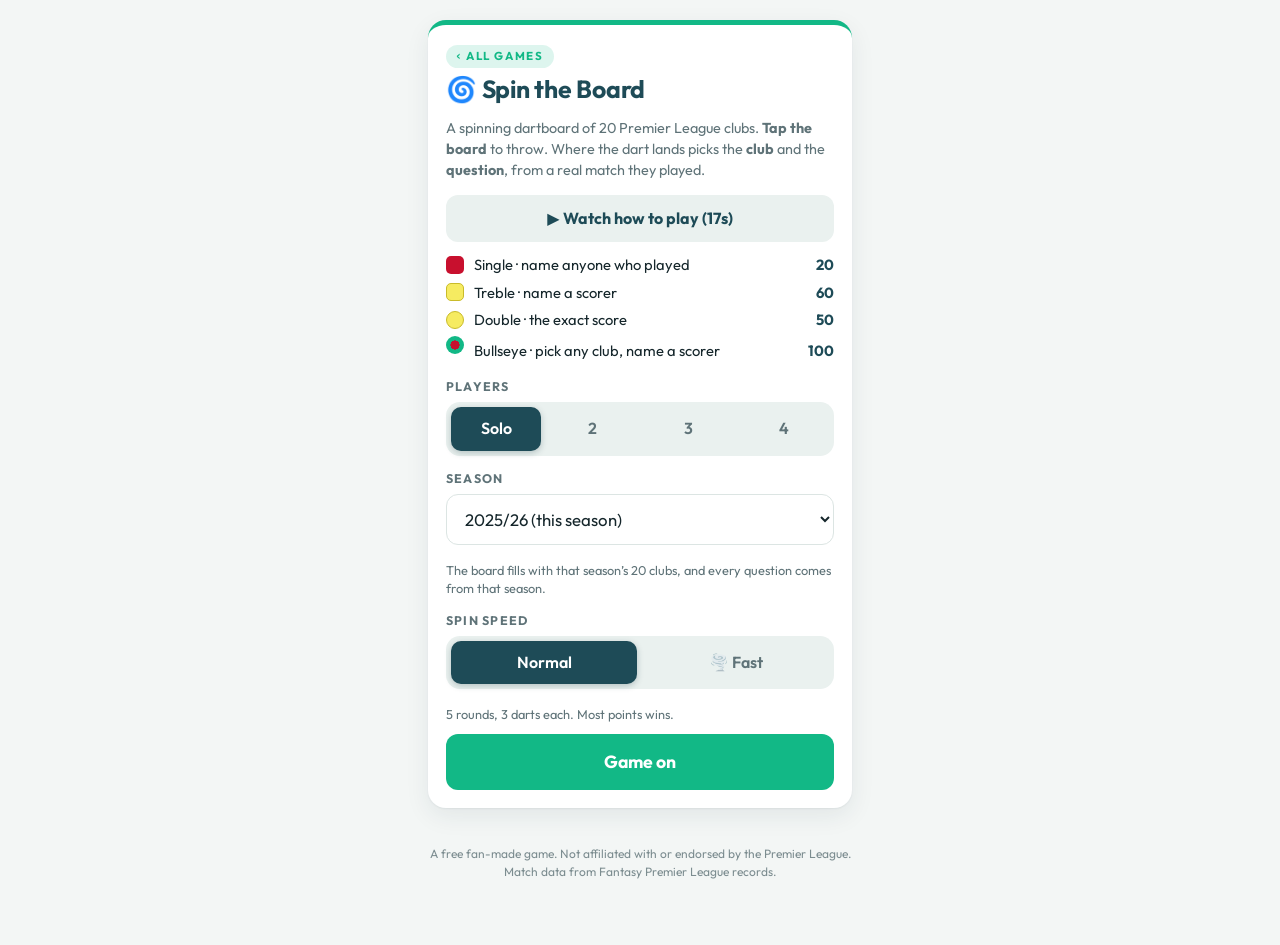
==== public/spin.html @ 1d8d4769 "Accept middle surnames in answers (Núñez for Darwin Núñez Ribeiro) Spanish/Portuguese players are st" ====
<!doctype html>
<html lang="en">
<head>
  <meta charset="utf-8">
  <meta name="viewport" content="width=device-width, initial-scale=1, viewport-fit=cover, interactive-widget=resizes-content">
  <title>Spin the Board | Top Flight 501</title>
  <meta name="description" content="Spin the Board: a spinning dartboard of Premier League clubs. Tap to throw, then answer a question about the club you hit. Free, no sign-up.">
  <meta property="og:title" content="Spin the Board | Top Flight 501">
  <meta property="og:image" content="https://topflight501.com/img/og.jpg">
  <link rel="icon" type="image/png" href="img/icon-192.png?v=2">
  <script>
    try { var s = JSON.parse(localStorage.getItem('tf501:settings') || '{}'); if (s.theme === 'light' || s.theme === 'dark') document.documentElement.setAttribute('data-theme', s.theme); } catch (e) {}
  </script>
  <link rel="stylesheet" href="styles.css?v=58">
  <style>
    body { max-width: 520px; margin: 0 auto; padding: 12px 16px 40px; }
    #spin-app .card { padding: 18px; }
    .back { color: var(--green); font-weight: 700; text-decoration: none; }
    .watch-btn { width: 100%; margin-top: 10px; }
    .tut-video { display: block; width: 100%; height: auto; aspect-ratio: 3 / 4; border-radius: 14px; margin-top: 10px; background: #0e252c; }
    .legend { display: grid; gap: 6px; margin: 12px 0 6px; font-size: .92rem; }
    .legend div { display: flex; align-items: center; gap: 10px; }
    .legend b { margin-left: auto; color: var(--teal); }
    .sw { width: 18px; height: 18px; border-radius: 5px; flex: none; }
    .sw.s1 { background: #C8102E; } .sw.s3 { background: #F6EB61; border: 1px solid #c9bb2a; } .sw.s2 { background: #F6EB61; border: 1px solid #c9bb2a; border-radius: 50%; } .sw.sb { background: radial-gradient(#C8102E 35%, #12B886 37%); border-radius: 50%; }
    .label { font-weight: 700; font-size: .78rem; letter-spacing: .1em; text-transform: uppercase; color: var(--muted); margin: 14px 0 6px; }
    .names { display: grid; grid-template-columns: 1fr 1fr; gap: 8px; margin-top: 8px; }
    .small { font-size: .82rem; }
    .topbar { display: flex; justify-content: space-between; align-items: center; font-weight: 700; color: var(--teal); margin: 4px 0 10px; }
    .sb { display: flex; gap: 8px; margin-bottom: 10px; }
    .sb-p { flex: 1; background: var(--card); border: 1px solid var(--line); border-radius: 14px; padding: 8px 10px; display: flex; justify-content: space-between; align-items: center; font-weight: 600; color: var(--muted); }
    .sb-p b { font-size: 1.35rem; color: var(--ink); font-variant-numeric: tabular-nums; }
    .sb-p.on { border-color: var(--green); box-shadow: 0 0 0 2px color-mix(in srgb, var(--green) 35%, transparent); color: var(--ink); }
    .board-wrap { position: relative; width: min(100%, 420px); margin: 0 auto; aspect-ratio: 1; transition: opacity .25s, transform .25s; touch-action: manipulation; }
    .board-wrap.dim { width: 44%; opacity: .9; }
    .board-wrap { transition: width .3s ease, opacity .25s; }
    .board { width: 100%; height: 100%; display: block; cursor: crosshair; filter: drop-shadow(0 10px 22px rgba(0,0,0,.28)); -webkit-tap-highlight-color: transparent; user-select: none; }
    .board .lbl { fill: #fff; font: 800 15px Outfit, sans-serif; text-anchor: middle; dominant-baseline: central; letter-spacing: .02em; }
    .board .brand { fill: #fff; font: 900 21px Outfit, sans-serif; letter-spacing: .32em; text-anchor: middle; }
    .board .brand.sub { fill: #F5C518; font-size: 13px; font-weight: 800; letter-spacing: .28em; }
    #fly { position: fixed; inset: 0; width: 100vw; height: 100vh; pointer-events: none; z-index: 50; overflow: visible; }
    .board-wrap.thunk .board { animation: thunk .22s ease-out; }
    @keyframes thunk { 30% { transform: translateY(3px) scale(.995); } }
    .board .wire { stroke: rgba(200,200,200,.55); stroke-width: .9; fill: none; }
    .pointer { position: absolute; left: 50%; top: -6px; width: 0; height: 0; transform: translateX(-50%); border: 9px solid transparent; border-top: 14px solid var(--green); display: none; }
    #panel { margin-top: 12px; scroll-margin-top: 10px; }
    body.typing { padding-bottom: 45vh; }
    .panel { background: var(--card); border: 1px solid var(--line); border-radius: 18px; padding: 16px; }
    .panel.center { text-align: center; }
    .panel h3 { margin: 4px 0 6px; color: var(--teal); }
    .tap-hint { font-size: 1.2rem; font-weight: 800; color: var(--teal); margin: 2px 0; animation: nudge 1.6s ease-in-out infinite; }
    @keyframes nudge { 50% { transform: translateY(-3px); } }
    .segc .seg-hl { fill: none; stroke: none; }
    #rot.picked .segc { opacity: .28; transition: opacity .3s; }
    #rot.picked .segc.hit { opacity: 1; } #rot.picked .segc.hit .seg-hl { stroke: #fff; stroke-width: 4; }
    .q-club { display: flex; align-items: center; gap: 10px; font-size: 1.3rem; color: var(--ink); margin-bottom: 8px; }
    .q-badge { display: grid; place-items: center; width: 46px; height: 46px; border-radius: 50%; background: var(--c1); color: #fff; font-weight: 900; font-size: .85rem; box-shadow: inset 0 0 0 3px var(--c2); }
    .q-tag { display: inline-block; background: var(--teal); color: var(--card); font-weight: 800; font-size: .8rem; letter-spacing: .06em; text-transform: uppercase; padding: 5px 12px; border-radius: 30px; }
    .q-match { margin: 10px 0 6px; padding: 10px 12px; border-radius: 14px; background: var(--soft); text-align: center; line-height: 1.3; color: var(--ink); }
    .q-season { display: block; font-size: .72rem; letter-spacing: .12em; text-transform: uppercase; color: var(--muted); font-weight: 700; }
    .q-date { display: block; font-size: .85rem; color: var(--muted); }
    .q-ask { font-size: 1.1rem; margin: 10px 0; color: var(--ink); }
    .q-form { display: flex; gap: 8px; } .q-form .text { flex: 1; min-width: 0; }
    .sl { flex: 1; display: flex; align-items: center; gap: 8px; } .sl .text { width: 64px; text-align: center; font-size: 1.2rem; } .sl span { font-weight: 800; color: var(--muted); }
    .err { color: var(--red); font-size: .9rem; margin: 8px 0 0; }
    .res { font-size: 1.6rem; font-weight: 900; margin: 0 0 4px; } .res.ok { color: var(--green); } .res.bad { color: var(--muted); }
    .club-grid { display: grid; grid-template-columns: repeat(5, 1fr); gap: 6px; margin-top: 10px; }
    .club-b { border: 0; border-radius: 10px; padding: 10px 0; background: var(--c1); color: #fff; font-weight: 800; cursor: pointer; }
    .final { display: grid; gap: 6px; margin: 12px 0; } .final div { display: flex; justify-content: space-between; padding: 10px 14px; border-radius: 12px; background: var(--soft); font-weight: 600; }
    .row { display: flex; gap: 8px; } .row > * { flex: 1; text-align: center; text-decoration: none; }
    .center { text-align: center; }
  </style>
</head>
<body>
  <main id="spin-app"></main>
  <footer class="foot"><p class="disclaimer">A free fan-made game. Not affiliated with or endorsed by the Premier League.<br>Match data from Fantasy Premier League records.</p></footer>
  <script type="module" src="js/spin.js?v=8"></script>
</body>
</html>
---- public/styles.css ----
@font-face {
  font-family: 'Outfit';
  src: url('fonts/outfit-var.woff?v=8') format('woff');
  font-weight: 100 900;
  font-style: normal;
  font-display: swap;
}
:root {
  --teal: #1E4B57;
  --teal-deep: #143640;
  --green: #12B886;
  --green-deep: #0C8F68;
  --red: #E03131;
  --yellow: #F5C518;
  --bg: #F3F6F5;
  --card: #FFFFFF;
  --ink: #15262B;
  --muted: #5F7378;
  --line: #DCE5E3;
  --soft: #EAF1EF;
  --shadow: 0 1px 2px rgba(20, 54, 64, .06), 0 8px 24px rgba(20, 54, 64, .08);
  --on-strong: #FFFFFF;
  --on-strong-dim: rgba(255,255,255,.75);
  --on-green: #FFFFFF;
  --mark-filter: none;
  --radius: 18px;
  color-scheme: light;
}
@media (prefers-color-scheme: dark) {
  :root:not([data-theme="light"]) {
    --teal: #7FC4D2;
    --teal-deep: #0E2328;
    --green: #2BD09E;
    --green-deep: #1FAE83;
    --bg: #0C1719;
    --card: #132225;
    --ink: #E8F1EF;
    --muted: #94AAAE;
    --line: #24393D;
    --soft: #1A2D31;
    --shadow: 0 1px 2px rgba(0,0,0,.3), 0 8px 24px rgba(0,0,0,.35);
    --on-strong: #0C1719;
    --on-strong-dim: rgba(0,0,0,.6);
    --on-green: #062019;
    --mark-filter: brightness(0) invert(.85) sepia(.3) hue-rotate(140deg);
    color-scheme: dark;
  }
}
:root[data-theme="dark"] {
    --teal: #7FC4D2;
    --teal-deep: #0E2328;
    --green: #2BD09E;
    --green-deep: #1FAE83;
    --bg: #0C1719;
    --card: #132225;
    --ink: #E8F1EF;
    --muted: #94AAAE;
    --line: #24393D;
    --soft: #1A2D31;
    --shadow: 0 1px 2px rgba(0,0,0,.3), 0 8px 24px rgba(0,0,0,.35);
    --on-strong: #0C1719;
    --on-strong-dim: rgba(0,0,0,.6);
    --on-green: #062019;
    --mark-filter: brightness(0) invert(.85) sepia(.3) hue-rotate(140deg);
    color-scheme: dark;
}

* { box-sizing: border-box; }
html, body { margin: 0; }
body {
  font-family: 'Outfit', system-ui, -apple-system, Segoe UI, sans-serif;
  background: var(--bg);
  color: var(--ink);
  line-height: 1.45;
  min-height: 100vh;
  display: flex; flex-direction: column;
  -webkit-tap-highlight-color: transparent;
}
button, input, select { font: inherit; color: inherit; }
:focus-visible { outline: 3px solid var(--green); outline-offset: 2px; }
a { color: var(--green-deep); }
h2 { font-size: 1.55rem; line-height: 1.15; margin: .1rem 0 .9rem; letter-spacing: -.01em; color: var(--teal); }
h3 { margin: 0; font-size: 1.15rem; }
h4 { margin: 0 0 .4rem; color: var(--teal); }

/* header */
/* pinned header: full-width bar that stays at the top while scrolling */
.top-wrap {
  position: sticky; top: 0; z-index: 40;
  background: color-mix(in srgb, var(--bg) 88%, transparent);
  -webkit-backdrop-filter: blur(10px); backdrop-filter: blur(10px);
  padding-top: env(safe-area-inset-top, 0px);
  transition: box-shadow .2s, border-color .2s;
  border-bottom: 1px solid transparent;
}
.top-wrap.scrolled { border-bottom-color: var(--line); box-shadow: 0 4px 14px rgba(20, 54, 64, .06); }
.top {
  display: flex; align-items: center; justify-content: space-between;
  max-width: 560px; width: 100%; margin: 0 auto; padding: 10px 16px 8px;
}
.brand { display: flex; align-items: center; gap: 10px; background: none; border: 0; padding: 0; cursor: pointer; text-align: left; }
.brand img { height: 42px; width: auto; filter: var(--mark-filter); }
.brand-name { display: block; font-weight: 800; font-size: 1.35rem; color: var(--teal); letter-spacing: -.01em; line-height: 1.05; }
.brand-tag { display: block; font-size: .7rem; letter-spacing: .18em; text-transform: uppercase; color: var(--muted); font-weight: 600; }
.icon-btn {
  width: 40px; height: 40px; border-radius: 50%; border: 1px solid var(--line); background: var(--card);
  font-weight: 700; color: var(--teal); cursor: pointer; box-shadow: var(--shadow);
}

main { flex: 1; width: 100%; max-width: 560px; margin: 0 auto; padding: 8px 16px 24px; }
.loading { text-align: center; color: var(--muted); padding: 3rem 0; }

.card {
  background: var(--card); border-radius: var(--radius); box-shadow: var(--shadow);
  padding: 20px 18px; border-top: 5px solid var(--green);
}
.eyebrow {
  display: inline-block; margin: 0 0 .35rem; font-size: .72rem; font-weight: 700; letter-spacing: .14em; text-transform: uppercase;
  color: var(--green-deep); background: color-mix(in srgb, var(--green) 14%, transparent); padding: 3px 10px; border-radius: 999px;
}
.hint { color: var(--muted); font-size: .9rem; margin: .3rem 0; }
.center { text-align: center; }
.muted { color: var(--muted); }
.error { color: var(--red); font-weight: 600; margin: .4rem 0; }

/* setup */
.field { display: block; margin: 0 0 14px; }
.label { display: block; font-size: .72rem; font-weight: 700; letter-spacing: .12em; text-transform: uppercase; color: var(--muted); margin-bottom: 6px; }
.seg { display: grid; grid-template-columns: 1fr 1fr; gap: 6px; background: var(--soft); padding: 5px; border-radius: 14px; }
.seg.three { grid-template-columns: repeat(3, 1fr); }
.seg-btn { border: 0; background: transparent; padding: 10px 8px; border-radius: 10px; font-weight: 600; cursor: pointer; color: var(--muted); }
.seg-btn.on { background: var(--teal); color: var(--on-strong); box-shadow: 0 2px 6px rgba(20,54,64,.25); }
.seg-btn.num { font-size: 1.15rem; font-weight: 800; font-variant-numeric: tabular-nums; }
.names { display: grid; grid-template-columns: 1fr 1fr; gap: 10px; }
@media (max-width: 380px) { .names { grid-template-columns: 1fr; } }
.text {
  width: 100%; padding: 13px 14px; border-radius: 12px; border: 1.5px solid var(--line); background: var(--card);
  font-size: 1.05rem; outline: none; transition: border-color .15s;
}
.text:focus { border-color: var(--green); }
.season-range { display: flex; align-items: center; gap: 8px; }
.season-range select { flex: 1; padding: 11px 10px; border-radius: 12px; border: 1.5px solid var(--line); background: var(--card); }
.season-range span { color: var(--muted); }

.btn { border: 0; border-radius: 12px; padding: 12px 16px; font-weight: 700; cursor: pointer; transition: transform .08s, background .15s; }
.btn:active { transform: scale(.98); }
.btn:disabled { opacity: .45; cursor: not-allowed; }
.btn.primary { background: var(--green); color: var(--on-green); }
.btn.primary:hover:not(:disabled) { background: var(--green-deep); }
.btn.big { width: 100%; padding: 15px; font-size: 1.1rem; margin-top: 6px; }
.btn.ghost { background: var(--soft); color: var(--teal); }
.btn.danger { background: var(--red); color: #fff; }
.btn.link { background: none; color: var(--muted); width: 100%; margin-top: 6px; font-weight: 600; }

/* scoreboard */
.board { display: grid; grid-template-columns: 1fr 1fr; gap: 10px; margin-bottom: 12px; }
.board.solo { grid-template-columns: 1fr; }
.pl {
  background: var(--teal-deep); color: #fff; border-radius: 16px; padding: 12px 14px; text-align: center;
  opacity: .62; transition: opacity .2s, transform .2s; position: relative; overflow: hidden;
}
.pl.active { opacity: 1; box-shadow: 0 0 0 3px var(--green), var(--shadow); }
.pl-name { font-weight: 600; font-size: .95rem; display: flex; justify-content: center; align-items: center; gap: 8px; white-space: nowrap; overflow: hidden; text-overflow: ellipsis; }
.legs { background: var(--green); color: #062019; border-radius: 6px; font-size: .75rem; font-weight: 800; padding: 0 6px; }
.pl-score { font-size: 3rem; font-weight: 800; line-height: 1.05; font-variant-numeric: tabular-nums; letter-spacing: -.02em; }
.pl-sub { font-size: .75rem; opacity: .7; }
.pulse { animation: pulse .6s ease; }
@keyframes pulse { 0% { transform: scale(1); color: #fff; } 35% { transform: scale(1.14); color: var(--yellow); } 100% { transform: scale(1); color: #fff; } }

/* match */
.match { border: 1.5px solid var(--line); border-radius: 14px; padding: 12px 14px; text-align: center; background: var(--soft); margin-bottom: 14px; }
.match-meta { display: flex; justify-content: space-between; font-size: .72rem; font-weight: 700; letter-spacing: .1em; text-transform: uppercase; color: var(--muted); }
.teams { display: grid; grid-template-columns: 1fr auto 1fr; align-items: center; gap: 10px; margin: 8px 0 4px; }
.team { font-weight: 800; font-size: 1.15rem; color: var(--teal); line-height: 1.15; }
.teams .team:first-child { text-align: right; }
.teams .team:last-child { text-align: left; }
.vs { font-weight: 700; color: var(--muted); font-size: .9rem; }
.match-date { font-size: .88rem; color: var(--muted); }

/* handover */
.handover { text-align: center; }
.handover .match { margin-top: 12px; }
.prev { background: var(--soft); border-radius: 10px; padding: 8px 12px; margin: 0 0 14px; }

/* play */
.turn-head { display: flex; align-items: baseline; justify-content: space-between; margin-bottom: 8px; }
.darts { display: grid; grid-template-columns: repeat(3, 1fr); gap: 8px; margin-bottom: 10px; }
.dart { border: 1.5px dashed var(--line); border-radius: 12px; padding: 8px 6px; text-align: center; min-height: 58px; display: flex; flex-direction: column; justify-content: center; }
.dart.next { border-color: var(--green); border-style: solid; }
.dart.hit { background: color-mix(in srgb, var(--green) 16%, transparent); border: 1.5px solid var(--green); }
.dart.miss { background: color-mix(in srgb, var(--red) 9%, transparent); border: 1.5px solid color-mix(in srgb, var(--red) 40%, transparent); }
.dart-n { font-size: .75rem; font-weight: 700; color: var(--muted); text-transform: uppercase; letter-spacing: .06em; }
.dart-v { font-size: 1.35rem; font-weight: 800; font-variant-numeric: tabular-nums; }
.dart.hit .dart-v { color: var(--green-deep); }
.dart.miss .dart-v { color: var(--red); }
.result { border-radius: 10px; padding: 9px 12px; margin: 0 0 12px; font-weight: 600; }
.result.ok { background: color-mix(in srgb, var(--green) 14%, transparent); color: var(--green-deep); }
.result.bad { background: color-mix(in srgb, var(--red) 9%, transparent); color: var(--red); }
.chips { display: grid; grid-template-columns: repeat(5, 1fr); gap: 6px; margin-bottom: 12px; }
@media (max-width: 420px) { .chips { grid-template-columns: repeat(3, 1fr); } }
.chip {
  border: 1.5px solid var(--line); background: var(--card); border-radius: 12px; padding: 8px 4px; cursor: pointer;
  display: flex; flex-direction: column; align-items: center; gap: 1px; transition: border-color .12s, background .12s;
}
.chip-i { font-size: 1.15rem; }
.chip-l { font-size: .78rem; font-weight: 700; }
.chip-p { font-size: .75rem; color: var(--muted); font-variant-numeric: tabular-nums; font-weight: 600; }
.chip.on { border-color: var(--teal); background: var(--teal); color: var(--on-strong); }
.chip.on .chip-p { color: var(--on-strong-dim); }
.answer { margin-bottom: 4px; }
.scoreline { display: grid; grid-template-columns: 1fr auto 1fr; gap: 10px; align-items: end; margin-bottom: 4px; }
.scoreline label { display: flex; flex-direction: column; gap: 4px; font-size: .8rem; font-weight: 600; color: var(--muted); text-align: center; }
.scoreline input { width: 100%; text-align: center; font-size: 1.6rem; font-weight: 800; padding: 8px; border-radius: 12px; border: 1.5px solid var(--line); background: var(--card); }
.scoreline input:focus { outline: none; border-color: var(--green); }
.dash { font-size: 1.6rem; font-weight: 800; color: var(--muted); padding-bottom: 8px; }
.play-foot { display: flex; gap: 8px; margin-top: 14px; }
.play-foot .btn { flex: 1; font-size: .9rem; }

/* modal */
#modal[hidden] { display: none; }
.overlay { position: fixed; inset: 0; background: rgba(8, 22, 26, .55); display: flex; align-items: flex-end; justify-content: center; z-index: 50; animation: fade .15s; }
@media (min-width: 600px) { .overlay { align-items: center; } }
.sheet {
  background: var(--card); width: 100%; max-width: 560px; max-height: 92vh; overflow-y: auto;
  border-radius: 22px 22px 0 0; padding: 22px 18px calc(18px + env(safe-area-inset-bottom)); animation: up .2s ease;
}
@media (min-width: 600px) { .sheet { border-radius: 22px; } }
@keyframes fade { from { opacity: 0; } }
@keyframes up { from { transform: translateY(24px); opacity: .5; } }
.row { display: flex; gap: 10px; margin-top: 12px; }
.row .btn { flex: 1; padding: 14px; }
.big-score { font-size: 3.4rem; font-weight: 800; color: var(--green-deep); margin: 0; font-variant-numeric: tabular-nums; }
.legs-line { font-size: 1.05rem; }
.rules { padding-left: 1.2rem; margin: 0 0 10px; }
.rules li { margin-bottom: .6rem; }
.tiers { width: 100%; border-collapse: collapse; margin-top: .5rem; font-size: .95rem; }
.tiers td { padding: 5px 2px; border-bottom: 1px solid var(--line); }
.tiers td:last-child { text-align: right; font-weight: 700; font-variant-numeric: tabular-nums; color: var(--teal); }
.key-score { text-align: center; font-size: 1.15rem; font-weight: 700; }
.key-score b { font-size: 1.5rem; margin: 0 .3rem; color: var(--teal); }
.key-grid { display: grid; grid-template-columns: 1fr 1fr; gap: 14px; margin: 12px 0; }
@media (max-width: 480px) { .key-grid { grid-template-columns: 1fr; } }
.key-col { background: var(--soft); border-radius: 12px; padding: 12px; font-size: .9rem; }
.key-col p { margin: 0 0 .45rem; }
.key-col .k { display: block; font-size: .7rem; font-weight: 700; letter-spacing: .08em; text-transform: uppercase; color: var(--muted); }

.confetti { position: fixed; inset: 0; pointer-events: none; z-index: 60; }

.foot { text-align: center; color: var(--muted); font-size: .8rem; padding: 10px 16px 22px; }
.foot p { margin: .2rem 0; }

.clubs { display: grid; gap: 8px; }
.clubs select { width: 100%; padding: 11px 10px; border-radius: 12px; border: 1.5px solid var(--line); background: var(--card); }
.opt { text-transform: none; letter-spacing: 0; font-weight: 500; color: var(--muted); }
.top-actions { display: flex; gap: 8px; }
.icon-btn { font-size: 1.05rem; line-height: 1; }
.social { display: flex; justify-content: center; flex-wrap: wrap; gap: 8px; margin-bottom: .5rem !important; }
.social { gap: 12px; }
.social a { display: grid; place-items: center; width: 40px; height: 40px; border-radius: 50%; background: var(--card); border: 1px solid var(--line); color: var(--teal); font-weight: 600; text-decoration: none; }
.social a svg { width: 19px; height: 19px; }
.social a:hover { border-color: var(--teal); }


/* game picker */
.hub h2 { margin-bottom: .8rem; }
.games { display: grid; gap: 12px; }
.game-card {
  display: grid; grid-template-columns: auto 1fr auto; gap: 14px; align-items: center; text-align: left;
  background: var(--card); border: 1.5px solid var(--line); border-radius: var(--radius); padding: 16px; cursor: pointer;
  box-shadow: var(--shadow); transition: border-color .15s, transform .1s;
}
.game-card:hover { border-color: var(--green); }
.game-card:active { transform: scale(.99); }
.game-icon { width: 52px; height: 52px; border-radius: 14px; display: grid; place-items: center; font-size: 1.7rem; background: var(--soft); }
.game-body { display: flex; flex-direction: column; gap: 3px; min-width: 0; }
.game-title { font-weight: 800; font-size: 1.15rem; color: var(--teal); }
.game-blurb { font-size: .9rem; color: var(--muted); line-height: 1.35; }
.game-tags { display: flex; flex-wrap: wrap; gap: 6px; margin-top: 4px; }
.game-tags span { font-size: .7rem; font-weight: 700; letter-spacing: .04em; text-transform: uppercase; color: var(--green-deep); background: color-mix(in srgb, var(--green) 13%, transparent); padding: 2px 8px; border-radius: 999px; }
.game-go { font-size: 1.8rem; color: var(--muted); font-weight: 300; }
.back { background: none; border: 0; color: var(--muted); font-weight: 600; padding: 0 0 8px; cursor: pointer; }
.gamebar { display: flex; align-items: center; justify-content: space-between; gap: 12px; margin: 0 0 8px; }
.gamebar .back { padding: 6px 0; font-size: .9rem; }
.gamebar .back:hover { color: var(--teal); }
.gamebar-t { font-size: .8rem; font-weight: 700; color: var(--muted); white-space: nowrap; overflow: hidden; text-overflow: ellipsis; }
.reroll-row { display: flex; justify-content: flex-end; margin: -4px 0 10px; }
.reroll { background: none; border: 1px solid var(--line, color-mix(in srgb, var(--muted) 35%, transparent)); color: var(--muted); font: inherit; font-size: .8rem; font-weight: 700; padding: 5px 12px; border-radius: 999px; cursor: pointer; }
.reroll:hover { color: var(--teal); border-color: var(--teal); }
.setup-blurb { margin: -.4rem 0 1rem; }
.seg.count { grid-template-columns: repeat(4, 1fr); }
.seg.count.c3 { grid-template-columns: repeat(3, 1fr); }
.seg.count.c2 { grid-template-columns: repeat(2, 1fr); }
.names.n1 { grid-template-columns: 1fr; }

/* scoreboard extras */
.board.many .pl-score { font-size: 2.3rem; }
.pl.is-out { opacity: .35; }
.pl-lives { font-size: 1.6rem; line-height: 1.6; letter-spacing: 2px; }
.heart.lost { opacity: .5; }
.out-tag { font-weight: 800; letter-spacing: .1em; font-size: 1.3rem; color: var(--red); }
.pl-target { font-size: 1.15rem; font-weight: 800; margin: 6px 0 4px; }
.track { display: flex; justify-content: center; gap: 5px; margin-bottom: 4px; }
.track span { width: 16px; height: 6px; border-radius: 3px; background: rgba(255,255,255,.18); }
.track span.done { background: var(--green); }
.track span.now { background: var(--yellow); }
.chips.single { grid-template-columns: 1fr; }
.chips.single .chip { flex-direction: row; justify-content: center; gap: 10px; padding: 12px; }
.chips.single .chip-l { font-size: 1rem; }
.result .extra { display: block; font-weight: 500; margin-top: 2px; }
.victims { display: grid; gap: 10px; margin-top: 6px; }
.victim { display: flex; justify-content: space-between; align-items: center; gap: 12px; padding: 14px 16px; border-radius: 14px; border: 1.5px solid var(--line); background: var(--soft); cursor: pointer; font-weight: 700; font-size: 1.05rem; }
.victim:hover { border-color: var(--red); }
.big-hearts { font-size: 2.2rem; margin: 0; }

/* how it works panel */
.how { background: var(--soft); border-radius: 14px; padding: 12px 14px 8px; margin: 0 0 16px; }
.how-head { display: flex; justify-content: space-between; align-items: center; }
.how-head .label { margin: 0; }
.how-hide { background: none; border: 0; color: var(--muted); font-weight: 700; font-size: .8rem; cursor: pointer; padding: 4px 0 4px 8px; }
.how-list { margin: 8px 0 4px; padding-left: 1.1rem; font-size: .93rem; }
.how-list li { margin-bottom: .45rem; }
.how-list .tiers { font-size: .9rem; }
.show-rules { margin: -6px 0 10px; text-align: left; padding-left: 0; width: auto; color: var(--green-deep); }

/* leagues & history */
.league-card .game-icon { background: color-mix(in srgb, var(--yellow) 22%, var(--soft)); }
.leagues h3.sec { margin: 22px 0 8px; font-size: 1rem; color: var(--teal); }
.league-list, .results { list-style: none; margin: 0 0 12px; padding: 0; display: grid; gap: 8px; }
.league-row { width: 100%; display: grid; grid-template-columns: 1fr auto; grid-template-rows: auto auto; column-gap: 10px; align-items: center; text-align: left; padding: 12px 14px; border-radius: 14px; border: 1.5px solid var(--line); background: var(--soft); cursor: pointer; }
.league-row:hover { border-color: var(--green); }
.lr-name { font-weight: 800; color: var(--teal); font-size: 1.05rem; }
.lr-meta { grid-row: 2; font-size: .85rem; color: var(--muted); }
.league-row .game-go { grid-row: 1 / span 2; grid-column: 2; }
.new-league { display: grid; gap: 8px; margin: 6px 0 4px; }
.new-league .row { margin-top: 0; }
.table-wrap { overflow-x: auto; margin: 4px 0 12px; }
.ltable { width: 100%; border-collapse: collapse; font-variant-numeric: tabular-nums; font-size: .95rem; }
.ltable th { font-size: .7rem; letter-spacing: .08em; text-transform: uppercase; color: var(--muted); font-weight: 700; padding: 6px 4px; border-bottom: 1.5px solid var(--line); text-align: center; }
.ltable td { padding: 9px 4px; border-bottom: 1px solid var(--line); text-align: center; }
.ltable .l { text-align: left; }
.ltable tbody tr:first-child td { background: color-mix(in srgb, var(--green) 9%, transparent); }
.form { white-space: nowrap; }
.f { display: inline-grid; place-items: center; width: 18px; height: 18px; border-radius: 4px; font-size: .65rem; font-weight: 800; margin-right: 2px; color: #fff; background: var(--muted); }
.f.W { background: var(--green-deep); }
.f.L { background: color-mix(in srgb, var(--red) 75%, var(--muted)); }
.res { display: grid; grid-template-columns: auto 1fr auto; gap: 10px; align-items: center; padding: 10px 12px; border-radius: 12px; background: var(--soft); }
.res-icon { font-size: 1.2rem; }
.res-body { display: flex; flex-direction: column; min-width: 0; }
.res-who { font-size: .95rem; overflow-wrap: anywhere; }
.res-meta { font-size: .78rem; color: var(--muted); }
.res-win { font-size: .8rem; font-weight: 700; color: var(--green-deep); white-space: nowrap; }
.h2h-pick { display: grid; grid-template-columns: 1fr auto 1fr; gap: 8px; align-items: center; }
.h2h-pick select { width: 100%; padding: 10px; border-radius: 12px; border: 1.5px solid var(--line); background: var(--card); min-width: 0; }
.h2h-pick span { color: var(--muted); font-weight: 700; }
.h2h-score { display: grid; grid-template-columns: 1fr auto 1fr; align-items: center; text-align: center; margin: 12px 0 4px; padding: 14px 8px; border-radius: 14px; background: var(--teal-deep); color: #fff; }
.h2h-n { display: block; font-size: 2.4rem; font-weight: 800; line-height: 1; font-variant-numeric: tabular-nums; }
.h2h-l { display: block; font-size: .85rem; opacity: .85; margin-top: 4px; overflow-wrap: anywhere; }
.h2h-mid { font-size: .75rem; opacity: .7; padding: 0 6px; }
.league-tools { margin-top: 18px; }
.row.wrap { flex-wrap: wrap; }
.row.wrap .btn { flex: 1 1 auto; }
.danger-text { color: var(--red) !important; }
.btn.link.inline { display: inline; width: auto; padding: 0; margin: 0; color: var(--green-deep); text-decoration: underline; }
.hint.small { font-size: .8rem; margin-top: 16px; }
/* footer legal */
.linkish { background: none; border: 0; padding: 0; color: var(--green-deep); text-decoration: underline; cursor: pointer; font-size: inherit; }
.disclaimer { opacity: .8; font-size: .75rem; }
.legal h3 { font-size: 1rem; margin: 16px 0 4px; color: var(--teal); }
.legal p { margin: 0 0 8px; }
#league { width: 100%; padding: 11px 10px; border-radius: 12px; border: 1.5px solid var(--line); background: var(--card); }

/* Sent Off */
.fouls { display: flex; justify-content: center; gap: 4px; margin: 8px 0 6px; }
.foul { width: 22px; height: 26px; border-radius: 5px; border: 1.5px solid rgba(255,255,255,.25); display: grid; place-items: center; font-size: .75rem; font-weight: 800; color: rgba(255,255,255,.9); }
.foul.yc:not(.on), .foul.rc:not(.on) { opacity: .35; }
.foul.on { background: rgba(224,49,49,.35); border-color: rgba(255,255,255,.5); }
.foul.yc.on { background: var(--yellow); border-color: var(--yellow); }
.foul.rc.on { background: var(--red); border-color: var(--red); }
.board.many .foul { width: 17px; height: 21px; font-size: .62rem; }
.so-board { display: grid; grid-template-columns: 1fr auto 1fr; align-items: center; gap: 8px; margin: 0 0 14px; padding: 14px 10px; border-radius: 16px; background: var(--teal-deep); color: #fff; text-align: center; }
.so-board.solved { box-shadow: 0 0 0 3px var(--green); }
.so-team { display: flex; flex-direction: column; align-items: center; gap: 2px; min-width: 0; }
.so-name { font-size: .78rem; font-weight: 700; opacity: .8; overflow-wrap: anywhere; }
.so-digit { font-size: 3.2rem; font-weight: 800; line-height: 1; font-variant-numeric: tabular-nums; }
.so-range { font-size: .8rem; font-weight: 700; color: var(--yellow); min-height: 1.1em; }
.so-dash { font-size: 2.2rem; font-weight: 800; opacity: .6; }
.so-guesses { list-style: none; margin: 14px 0 0; padding: 0; display: grid; gap: 6px; }
.so-guesses li { padding: 8px 12px; border-radius: 10px; background: var(--soft); font-size: .92rem; }
.so-guesses li.ok { background: color-mix(in srgb, var(--green) 16%, transparent); }
.so-guesses li span { display: block; font-size: .8rem; color: var(--muted); }

/* ---------- Daily Match banner ---------- */
.daily { display: flex; align-items: center; gap: 8px; width: 100%;
  background: linear-gradient(120deg, #143640, #1E4B57); color: #fff; border: 1px solid rgba(255,255,255,.06); border-radius: 14px; padding: 11px 14px; margin: 0 0 2px; box-shadow: var(--shadow); }
.daily-i { font-size: 1.35rem; }
.daily-body { display: flex; flex-direction: column; gap: 1px; min-width: 0; flex: 1; }
.daily-t { font-weight: 800; font-size: .98rem; }
.daily-s { font-size: .8rem; opacity: .82; white-space: nowrap; overflow: hidden; text-overflow: ellipsis; }
.daily-streak { font-size: .78rem; font-weight: 700; margin-left: 4px; }
.daily-go { font-size: .8rem; font-weight: 800; background: #12B886; color: #fff; padding: 6px 12px; border-radius: 999px; }
.daily.done .daily-go { background: rgba(255,255,255,.16); }
.daily-emoji { text-align: center; font-size: 1.35rem; letter-spacing: 4px; margin: 0 0 4px; }
.big-score.center { text-align: center; margin-bottom: 4px; }

/* six slim dart slots for the Daily Match */
.darts.six { grid-template-columns: repeat(6, 1fr); gap: 6px; }
.darts.six .dart { min-height: 48px; padding: 6px 2px; }
.darts.six .dart-v { font-size: .85rem; }

/* ---------- Easy mode ---------- */
.toggle-row { display: flex; align-items: center; justify-content: space-between; gap: 12px; width: 100%; font: inherit; color: inherit; text-align: left;
  background: none; border: 1px solid var(--line); border-radius: 12px; padding: 10px 12px; margin: 2px 0 14px; cursor: pointer; }
.toggle-row .hint { display: block; font-size: .8rem; margin: 1px 0 0; }
.switch { flex: none; width: 40px; height: 24px; border-radius: 999px; background: var(--line); position: relative; transition: background .2s; }
.switch::after { content: ''; position: absolute; top: 3px; left: 3px; width: 18px; height: 18px; border-radius: 50%; background: #fff; box-shadow: 0 1px 2px rgba(0,0,0,.25); transition: transform .2s; }
.switch.on { background: var(--green); }
.switch.on::after { transform: translateX(16px); }
.chip.none { opacity: .38; cursor: not-allowed; }
.choices { display: grid; grid-template-columns: 1fr 1fr; gap: 8px; }
.choice { font: inherit; font-weight: 700; font-size: .95rem; color: var(--ink); background: var(--soft); border: 1.5px solid var(--line); border-radius: 12px; padding: 13px 8px; cursor: pointer; line-height: 1.2; }
.choice:hover { border-color: var(--teal); }
.choice:active { transform: scale(.98); }

/* ---------- share ---------- */
.share-btn { color: var(--green-deep); }
.row.slim { margin-top: 2px; gap: 0; }
.row.slim .btn { padding: 8px; }
.toast { position: fixed; left: 50%; bottom: calc(24px + env(safe-area-inset-bottom)); transform: translateX(-50%); z-index: 100;
  background: var(--ink); color: var(--bg); font-weight: 700; font-size: .9rem; padding: 10px 16px; border-radius: 999px; box-shadow: var(--shadow); transition: opacity .4s; }
.toast.out { opacity: 0; }

/* ---------- add to home screen ---------- */
.install { position: fixed; left: 12px; right: 12px; bottom: calc(12px + env(safe-area-inset-bottom)); z-index: 40; max-width: 520px; margin: 0 auto;
  display: flex; align-items: center; gap: 10px; background: var(--card); color: var(--ink); border: 1px solid var(--line); border-radius: 14px; padding: 8px 8px 8px 10px; box-shadow: var(--shadow); font-size: .86rem; font-weight: 600; }
.install img { border-radius: 7px; flex: none; }
.install span { flex: 1; line-height: 1.25; }
.install-add { font: inherit; font-weight: 800; background: var(--green); color: var(--on-green); border: 0; border-radius: 999px; padding: 7px 14px; cursor: pointer; }
.install-x { font: inherit; background: none; border: 0; color: var(--muted); padding: 6px 8px; cursor: pointer; }
.steps { padding-left: 1.2rem; line-height: 1.6; }

/* ---------- wide screens (laptop, PC, iPad landscape). Phones never see this. ---------- */
.match-side { display: none; }
@media (min-width: 900px) {
  .top { max-width: 1120px; padding-left: 32px; padding-right: 32px; }
  main { max-width: 1120px; padding-left: 32px; padding-right: 32px; }

  /* hub: games side by side */
  .games { grid-template-columns: repeat(3, 1fr); gap: 16px; }
  .game-card { align-items: flex-start; }
  .game-go { display: none; }

  /* game screens: scores and match on the left, darts on the right */
  .stage { display: grid; grid-template-columns: minmax(300px, 360px) 1fr; column-gap: 28px; align-items: start; }
  .stage > .gamebar { grid-column: 1 / -1; }
  .stage-side { position: sticky; top: 88px; display: flex; flex-direction: column; gap: 14px; }
  .stage-side .board { grid-template-columns: 1fr; margin: 0; }
  .stage-side .board.many { grid-template-columns: 1fr 1fr; }
  .match-side { display: block; margin: 0; background: var(--card); box-shadow: var(--shadow); padding: 18px 16px; }
  .match-side .teams { font-size: 1.15rem; }
  .stage > section .match:not(.match-side) { display: none; }
  .stage > section { margin-top: 0; }
  .choices { grid-template-columns: repeat(4, 1fr); }

  /* setup: how it works on the left, the options on the right */
  .setup-cols { display: grid; grid-template-columns: 1fr 1fr; gap: 0 40px; align-items: start; }
  .setup-side { position: sticky; top: 88px; }
  .setup-side .setup-blurb { margin-top: 0; }
}
@media (min-width: 900px) {
  .setup-main { display: grid; grid-template-columns: 1fr 1fr; column-gap: 16px; align-items: start; }
  .setup-main > * { grid-column: 1 / -1; }
  .setup-main > .f-half { grid-column: auto; }
  .setup-main .season-range select { min-width: 0; }
}

.daily-main { display: flex; align-items: center; gap: 12px; flex: 1; min-width: 0; background: none; border: 0; padding: 0; font: inherit; color: inherit; text-align: left; cursor: pointer; }
.daily-invite { flex: none; width: 36px; height: 36px; border-radius: 50%; display: grid; place-items: center; background: rgba(255,255,255,.12); color: #fff; border: 1px solid rgba(255,255,255,.18); cursor: pointer; }
.daily-invite:hover { background: rgba(255,255,255,.2); }
.gamebar .invite { display: inline-flex; align-items: center; gap: 6px; color: var(--green-deep); font-weight: 700; }

.daily-blurb { display: none; }
@media (min-width: 900px) {
  /* the Daily Match becomes the first tile in the games grid */
  .games .daily { position: relative; align-items: stretch; margin: 0; padding: 18px; border-radius: var(--radius); }
  .games .daily-main { display: grid; grid-template-columns: 52px 1fr; column-gap: 14px; align-items: start; align-content: start; }
  .games .daily-i { width: 52px; height: 52px; border-radius: 14px; display: grid; place-items: center; font-size: 1.7rem; background: rgba(255,255,255,.1); }
  .games .daily-t { font-size: 1.15rem; padding-right: 40px; }
  .games .daily-s { white-space: normal; font-size: .82rem; margin-top: 2px; }
  .games .daily-blurb { display: block; font-size: .9rem; line-height: 1.35; opacity: .85; margin-top: 6px; }
  .games .daily-go { grid-column: 2; justify-self: start; margin-top: 10px; padding: 7px 18px; }
  .games .daily-invite { position: absolute; top: 16px; right: 16px; }
}

/* share buttons on laptops / PCs */
.share-opts { display: flex; gap: 8px; justify-content: center; margin: 10px 0 2px; animation: fade .15s; }
.so-btn { font: inherit; font-weight: 800; font-size: .9rem; text-decoration: none; border: 0; border-radius: 999px; padding: 9px 18px; cursor: pointer; color: #fff; }
.so-btn.wa { background: #1FA855; }
.so-btn.x { background: #111; }
:root[data-theme="dark"] .so-btn.x { background: #000; box-shadow: 0 0 0 1px rgba(255,255,255,.25); }
.so-btn.copy { background: var(--soft); color: var(--ink); border: 1px solid var(--line); }
.games > .share-opts, .stage > .share-opts { grid-column: 1 / -1; justify-content: flex-start; margin: -4px 0 4px; }
.row.three-up .btn { padding: 14px 6px; }
.row.three-up .btn.primary { flex: 1.2; }
.btn.story-btn { background: linear-gradient(45deg, #f9a03f, #e1306c 55%, #8a3ab9); color: #fff; border: 0; }
.btn.story-btn:hover { filter: brightness(1.05); }

/* back links: same size as before, just easier to spot */
.back { color: var(--green-deep); font-weight: 700; }
.back:hover { color: var(--teal); }
.gamebar .back:hover { color: var(--teal); }

/* pop-ups stay above the phone keyboard */
.overlay { top: var(--vvt, 0); bottom: auto; height: var(--vvh, 100%); }
.sheet { max-height: calc(var(--vvh, 100vh) * .92); }

/* Teams mode */
.teams-setup { display: grid; grid-template-columns: 1fr 1fr; gap: 10px; margin-bottom: 4px; }
@media (max-width: 380px) { .teams-setup { grid-template-columns: 1fr; } }
.team-block { border: 1px solid var(--line); border-radius: 14px; padding: 10px; background: var(--soft); }
.team-block .field { margin-bottom: 8px; }
.members { display: grid; gap: 6px; }
.text.small { padding: 9px 12px; font-size: .92rem; }
.team-turn { margin: -4px 0 10px; color: var(--muted); font-size: .95rem; }
.team-of { font-size: .78rem; font-weight: 700; color: var(--green-deep); background: color-mix(in srgb, var(--green) 13%, transparent); padding: 2px 8px; border-radius: 999px; vertical-align: middle; margin-left: 4px; }
.member-row { display: flex; gap: 6px; align-items: center; }
.member-row .text { flex: 1; min-width: 0; }
.member-x { flex: none; width: 30px; height: 30px; border-radius: 50%; border: 1px solid var(--line); background: var(--card); color: var(--muted); cursor: pointer; font-size: .8rem; }
.add-member { margin-top: 8px; background: none; border: 1.5px dashed var(--line); color: var(--green-deep); font: inherit; font-weight: 700; font-size: .9rem; border-radius: 10px; padding: 8px; width: 100%; cursor: pointer; }
.add-member:hover { border-color: var(--green); }

/* Round the Grounds route */
.route { display: flex; align-items: center; justify-content: space-between; gap: 2px; margin: 4px 0 6px; }
.route .stop { display: flex; flex-direction: column; align-items: center; gap: 3px; flex: 1; min-width: 0; }
.route .si { width: 34px; height: 34px; border-radius: 50%; display: grid; place-items: center; font-size: 1rem; background: var(--soft); border: 1.5px solid var(--line); opacity: .55; }
.route .sl { font-size: .62rem; font-weight: 700; color: var(--muted); text-transform: uppercase; letter-spacing: .03em; white-space: nowrap; }
.route .stop.done .si { background: var(--green); border-color: var(--green); color: #fff; opacity: 1; font-weight: 900; }
.route .stop.now .si { background: var(--card); border-color: var(--teal); box-shadow: 0 0 0 3px color-mix(in srgb, var(--teal) 25%, transparent); opacity: 1; }
.route .stop.now .sl { color: var(--teal); }
.route .arrow { color: var(--muted); opacity: .5; font-size: .9rem; margin-top: -16px; }
.route-hint { margin: 0 0 10px; font-size: .8rem; text-align: center; }

/* daily reminder */
.seg.remind { grid-template-columns: repeat(5, 1fr); }
.seg.remind .seg-btn { padding-left: 2px; padding-right: 2px; font-size: .9rem; }
.remind-btns { display: grid; gap: 8px; margin: 6px 0 4px; }
.remind-btns a.btn { display: block; text-align: center; text-decoration: none; padding: 14px; }
.remind-link, .daily-nudge { color: var(--green-deep); }

/* never let a long line in a game tile widen the page (it shifted the whole screen on phones) */
.games > * { min-width: 0; }
.remind-btns a.remind-other { padding: 6px; font-size: .88rem; color: var(--muted); text-decoration: underline; }
@media (min-width: 900px) {
  .games .daily { padding: 16px 18px; }
  .games .daily-blurb { margin-top: 4px; }
  .games .daily-go { margin-top: 8px; padding: 6px 16px; }
}

/* achievements */
.ach-grid { display: grid; grid-template-columns: repeat(3, 1fr); gap: 8px; margin-top: 4px; }
.ach { display: flex; flex-direction: column; align-items: center; text-align: center; gap: 2px; padding: 10px 6px; border-radius: 12px; border: 1px solid var(--line); background: var(--soft); opacity: .55; min-width: 0; }
.ach.got { opacity: 1; background: var(--card); border-color: color-mix(in srgb, var(--green) 45%, var(--line)); }
.ach-i { font-size: 1.4rem; line-height: 1.2; }
.ach-n { font-size: .78rem; font-weight: 800; color: var(--ink); line-height: 1.15; }
.ach-d { font-size: .68rem; color: var(--muted); line-height: 1.2; }
.ach-toast { position: fixed; left: 50%; top: calc(14px + env(safe-area-inset-top)); transform: translateX(-50%); z-index: 120; display: flex; align-items: center; gap: 12px;
  background: var(--card); color: var(--ink); border: 1.5px solid var(--green); border-radius: 16px; padding: 10px 18px 10px 12px; box-shadow: var(--shadow); animation: achIn .35s cubic-bezier(.2,.8,.2,1); transition: opacity .4s, transform .4s; }
.ach-toast .ach-i { font-size: 1.8rem; }
.ach-toast small { display: block; font-size: .68rem; font-weight: 700; letter-spacing: .08em; text-transform: uppercase; color: var(--green-deep); }
.ach-toast b { font-size: 1rem; }
.ach-toast.out { opacity: 0; transform: translate(-50%, -12px); }
@keyframes achIn { from { opacity: 0; transform: translate(-50%, -16px) scale(.96); } to { opacity: 1; transform: translateX(-50%); } }

/* play your club */
.club-line { display: flex; align-items: center; justify-content: space-between; gap: 10px; width: 100%; margin-top: 14px; font: inherit; color: var(--ink); text-align: left; cursor: pointer;
  background: var(--card); border: 1.5px dashed var(--line); border-radius: 14px; padding: 12px 14px; font-size: .92rem; }
.club-line .club-go { flex: none; font-weight: 800; color: var(--green-deep); font-size: .85rem; }
.club-line.on { border: 0; position: relative; background: var(--card); box-shadow: inset 0 0 0 2px var(--c1, var(--teal)), inset 0 0 0 4px var(--c2, var(--line)), var(--shadow); padding-left: 16px; }
.club-line.on::before { content: ''; position: absolute; left: 0; top: 0; bottom: 0; width: 8px; border-radius: 14px 0 0 14px; background: linear-gradient(var(--c1) 50%, var(--c2) 50%); }
.club-list { display: grid; grid-template-columns: 1fr 1fr; gap: 6px; max-height: 52vh; overflow-y: auto; margin: 10px 0 6px; padding: 2px; }
.club-opt { display: flex; align-items: center; gap: 8px; font: inherit; font-weight: 700; font-size: .86rem; text-align: left; color: var(--ink); background: var(--soft); border: 1.5px solid var(--line); border-radius: 12px; padding: 9px 10px; cursor: pointer; line-height: 1.15; min-width: 0; }
.club-opt .club-sw { flex: none; width: 14px; height: 22px; border-radius: 4px; background: linear-gradient(90deg, var(--c1) 50%, var(--c2) 50%); box-shadow: 0 0 0 1px rgba(0,0,0,.15); }
.club-opt.on { border: 2px solid transparent; background: linear-gradient(var(--card), var(--card)) padding-box, linear-gradient(90deg, var(--c1, var(--teal)) 50%, var(--c2, var(--teal)) 50%) border-box; }
@media (min-width: 900px) { .club-list { grid-template-columns: 1fr 1fr 1fr; } }

/* tutorials */
.how-actions { display: inline-flex; align-items: center; gap: 12px; }
.how-watch { background: none; border: 0; font: inherit; font-weight: 800; font-size: .82rem; color: var(--green-deep); cursor: pointer; padding: 0; }
.watch-link { color: var(--green-deep); }
.tut-video { display: block; width: 100%; max-width: 360px; height: auto; aspect-ratio: 3 / 4; margin: 4px auto 14px; border-radius: 18px; background: #0e252c; }

/* club colours on the match card */
.match.club-theme { border: 2px solid transparent; background: linear-gradient(var(--soft), var(--soft)) padding-box, linear-gradient(90deg, var(--c1) 50%, var(--c2) 50%) border-box; }

/* preferred club box picks up the club's colours */
.clubs.club-theme select { border: 2px solid transparent; background: linear-gradient(var(--card), var(--card)) padding-box, linear-gradient(90deg, var(--c1) 50%, var(--c2) 50%) border-box; }
@media (min-width: 900px) { .match-side.club-theme { background: linear-gradient(var(--card), var(--card)) padding-box, linear-gradient(90deg, var(--c1) 50%, var(--c2) 50%) border-box; } }

/* club colours: light / dark theme pairs */
[style*="--l1"] { --c1: var(--l1); --c2: var(--l2); }
:root[data-theme="dark"] [style*="--l1"] { --c1: var(--d1); --c2: var(--d2); }
@media (prefers-color-scheme: dark) { :root:not([data-theme="light"]) [style*="--l1"] { --c1: var(--d1); --c2: var(--d2); } }
/* club box: no extra green ring when clicked — a soft glow in the club colour instead */
.clubs.club-theme select:focus, .clubs.club-theme select:focus-visible { outline: none; box-shadow: 0 0 0 4px color-mix(in srgb, var(--c1) 18%, transparent); }
/* native dropdown lists follow the theme (keyboard users on laptop still get them) */
select option { background: var(--card); color: var(--ink); }
/* challenge a mate */
.vs-game { margin: -2px 0 4px; color: var(--muted); }
.vs-name { display: block; margin: 10px 0 2px; text-align: left; }
.vs-name .text { width: 100%; }
.vs-result { display: grid; grid-template-columns: 1fr auto 1fr; align-items: center; gap: 4px 10px; margin: 12px 0 4px; padding: 10px 14px; border-radius: 14px; background: var(--soft); border: 1.5px solid var(--line); font-size: .95rem; }
.vs-result span:first-child { text-align: right; }
.vs-result span:nth-child(3) { text-align: left; }
.vs-result b { font-size: 1.25rem; margin-left: 4px; }
.vs-result .vs-v { color: var(--muted); font-weight: 800; font-size: .8rem; text-transform: uppercase; }
.vs-result small { grid-column: 1 / -1; text-align: center; font-weight: 800; font-size: .9rem; color: var(--ink); }
.vs-result.won { border-color: var(--green); }
.vs-result.won small { color: var(--green-deep, var(--green)); }
/* only two categories on offer (Killer, before you're armed): two roomy buttons that fill the row */
.chips.two { grid-template-columns: 1fr 1fr; gap: 10px; }
.chips.two .chip { padding: 16px 10px 14px; gap: 4px; border-radius: 16px; }
.chips.two .chip-i { font-size: 1.7rem; }
.chips.two .chip-l { font-size: 1.05rem; }
.chips.two .chip-p { font-size: .8rem; color: var(--green-deep); font-weight: 700; }
.chips.two .chip.on .chip-p { color: var(--on-strong-dim); }

.wipe-list { text-align: left; margin: .4rem 0 .6rem; padding-left: 1.2rem; line-height: 1.7; }
.stack { display: flex; flex-direction: column; gap: 8px; margin-top: .6rem; }

.reroll-row { display: flex; justify-content: flex-end; align-items: center; gap: 8px; flex-wrap: wrap; }
.prev-key { margin-right: auto; background: none; border: 0; padding: 6px 2px; color: var(--teal); font: inherit; font-weight: 700; font-size: .9rem; cursor: pointer; }
.prev-key:hover { text-decoration: underline; }
.got { color: #12a37a; font-weight: 800; }

/* 180 rule */
.dart.next.gold { border: 2px solid #F5C518 !important; box-shadow: 0 0 0 4px rgba(245,197,24,.22); background: rgba(245,197,24,.1) !important; }
.dart.next.gold .dart-n { color: #a87f00; font-weight: 800; }
.chip.gold { border-color: #F5C518 !important; background: rgba(245,197,24,.08); }
.chip.gold .chip-p { color: #a87f00; font-weight: 800; }
.on180 { display: flex; align-items: center; gap: 10px; margin: 2px 0 12px; padding: 10px 14px; border-radius: 14px; background: linear-gradient(135deg,#F5C518,#ffdf5e); color: #2a2100; box-shadow: 0 6px 18px rgba(245,197,24,.3); animation: pop180 .35s ease-out; }
.on180 .o-i { font-size: 1.4rem; }
.on180 b { font-size: 1.15rem; display: block; }
.on180 small { display: block; font-weight: 600; opacity: .8; font-size: .85rem; }
@keyframes pop180 { from { transform: scale(.94); opacity: 0; } to { transform: none; opacity: 1; } }
[data-theme="dark"] .dart.next.gold .dart-n, [data-theme="dark"] .chip.gold .chip-p { color: #F5C518; }
@media (prefers-color-scheme: dark) { :root:not([data-theme="light"]) .dart.next.gold .dart-n, :root:not([data-theme="light"]) .chip.gold .chip-p { color: #F5C518; } }
.celeb180 { position: fixed; inset: 0; z-index: 9999; display: flex; flex-direction: column; align-items: center; justify-content: center; text-align: center; color: #fff; background: rgba(10,30,36,.96); opacity: 0; transition: opacity .25s; pointer-events: none; padding: 20px; }
.celeb180.in { opacity: 1; } .celeb180.out { opacity: 0; transition: opacity .45s; }
.celeb180 .c-n { font-size: clamp(110px, 32vw, 180px); font-weight: 900; letter-spacing: -.04em; line-height: .9; background: linear-gradient(180deg,#ffe680,#F5C518 60%,#d49b00); -webkit-background-clip: text; background-clip: text; color: transparent; filter: drop-shadow(0 8px 30px rgba(245,197,24,.45)); transform: scale(.6); transition: transform .45s cubic-bezier(.2,1.6,.4,1); }
.celeb180.in .c-n { transform: scale(1); }
.celeb180 .c-t { font-size: 1.6rem; font-weight: 800; margin-top: 10px; text-transform: uppercase; }
.celeb180 .c-d { display: flex; flex-wrap: wrap; justify-content: center; gap: 8px; margin-top: 18px; }
.celeb180 .c-d span { background: rgba(245,197,24,.18); border: 1.5px solid #F5C518; border-radius: 12px; padding: 6px 12px; font-weight: 700; }
@media (prefers-reduced-motion: reduce) { .celeb180 .c-n { transition: none; transform: none; } .on180 { animation: none; } }
/* Hard mode timer */
.dart-timer { position: relative; height: 22px; margin: -2px 0 12px; border-radius: 999px; background: var(--line); overflow: hidden; }
.dart-timer .dt-bar { position: absolute; inset: 0 auto 0 0; width: 100%; background: #2BD09E; border-radius: 999px; transition: width .2s linear, background .3s; }
.dart-timer.low .dt-bar { background: #e5484d; }
.dart-timer .dt-n { position: absolute; right: 10px; top: 50%; transform: translateY(-50%); font-size: .8rem; font-weight: 800; color: inherit; }
.dart-timer.low .dt-n { color: #e5484d; }

/* Daily leaderboard card */
.daily-board { margin: 12px 0 4px; padding: 12px 14px; border-radius: 16px; background: var(--card); border: 1px solid var(--line); text-align: left; }
.daily-board .b-head { margin: 0 0 6px; font-size: .78rem; font-weight: 800; letter-spacing: .08em; text-transform: uppercase; opacity: .7; }
.daily-board .b-row { display: flex; justify-content: space-between; align-items: baseline; gap: 10px; padding: 5px 0; border-top: 1px solid var(--line); }
.daily-board .b-row:first-of-type { border-top: 0; }
.daily-board .b-row b small { font-weight: 600; opacity: .7; }
.daily-board .b-cc { justify-content: space-around; font-weight: 700; }

.diff-hint { margin-top: 6px !important; }

/* First-game tip (The Classic) */
.coach { position: relative; margin: 0 0 12px; padding: 11px 36px 11px 14px; border-radius: 14px; background: rgba(43,208,158,.12); border: 1px solid rgba(43,208,158,.45); font-size: .92rem; line-height: 1.4; }
.coach > span { display: block; margin-top: 4px; opacity: .85; font-size: .86rem; }
.coach-x { position: absolute; top: 6px; right: 6px; width: 28px; height: 28px; border: 0; border-radius: 50%; background: transparent; color: inherit; opacity: .6; cursor: pointer; font-size: .9rem; }
.coach-x:hover { opacity: 1; }
.chip { position: relative; }
.chip-tag { position: absolute; top: -9px; right: 8px; box-shadow: 0 2px 6px rgba(0,0,0,.15); font-size: .62rem; font-weight: 800; letter-spacing: .04em; text-transform: uppercase; background: #2BD09E; color: #06251c; padding: 2px 6px; border-radius: 999px; }

.seg-btn { position: relative; }
.seg-tag { position: absolute; top: -9px; left: 50%; transform: translateX(-50%); white-space: nowrap; font-size: .6rem; font-weight: 800; letter-spacing: .04em; text-transform: uppercase; background: #2BD09E; color: #06251c; padding: 2px 7px; border-radius: 999px; box-shadow: 0 2px 6px rgba(0,0,0,.15); }

/* Pundit's clue */
.clue-btn { display: block; margin: 8px 0 2px auto; background: none; border: 0; padding: 4px 2px; color: var(--teal); font: inherit; font-weight: 700; font-size: .92rem; cursor: pointer; }
.clue-btn span { font-weight: 500; opacity: .7; font-size: .8rem; }
.clue { margin: 0 0 10px; padding: 10px 13px; border-radius: 12px; background: rgba(245,197,24,.14); border: 1px solid rgba(245,197,24,.5); font-size: .92rem; line-height: 1.4; animation: pop180 .3s ease-out; }

/* First-visit welcome card */
.welcome { position: relative; margin: 0 0 18px; padding: 18px 44px 16px 18px; border-radius: 20px; background: linear-gradient(135deg, rgba(43,208,158,.16), rgba(43,208,158,.05)); border: 1px solid rgba(43,208,158,.45); animation: pop180 .35s ease-out; }
.welcome h3 { margin: 0 0 6px; font-size: 1.2rem; }
.welcome p { margin: 0; line-height: 1.45; }
.welcome ul { list-style: none; margin: 10px 0; padding: 0; display: grid; gap: 6px; }
.welcome li { display: flex; align-items: center; gap: 10px; font-weight: 600; }
.welcome li span { width: 30px; height: 30px; flex: none; display: grid; place-items: center; border-radius: 50%; background: var(--card); border: 1px solid var(--line); }
.welcome .welcome-small { font-size: .85rem; opacity: .75; }
.welcome-x { position: absolute; top: 10px; right: 10px; width: 32px; height: 32px; border: 0; border-radius: 50%; background: transparent; color: inherit; opacity: .6; font-size: 1rem; cursor: pointer; }
.welcome-x:hover { opacity: 1; background: rgba(0,0,0,.06); }

/* Quick game + Daily extras + Past Dailies */
.quick { display: flex; align-items: center; gap: 14px; width: 100%; text-align: left; padding: 14px 16px; border-radius: 18px; border: 1.5px dashed rgba(43,208,158,.6); background: rgba(43,208,158,.08); color: inherit; font: inherit; cursor: pointer; }
.quick:hover { background: rgba(43,208,158,.14); }
.quick-i { font-size: 1.5rem; width: 44px; height: 44px; flex: none; display: grid; place-items: center; border-radius: 14px; background: #2BD09E; }
.quick-b { flex: 1; } .quick-b b { display: block; font-size: 1.05rem; } .quick-b small { opacity: .75; }
.daily-extra { display: flex; justify-content: space-between; align-items: center; gap: 8px; margin: -4px 4px 4px; font-size: .85rem; min-height: 22px; }
.daily-top { opacity: .85; }
.past-link { background: none; border: 0; padding: 4px 2px; color: var(--teal); font: inherit; font-weight: 700; cursor: pointer; }
.past-list { display: grid; gap: 8px; margin: 12px 0; max-height: 50vh; overflow: auto; }
.past-row { display: flex; justify-content: space-between; align-items: center; padding: 12px 14px; border-radius: 14px; border: 1px solid var(--line); background: var(--card); color: inherit; font: inherit; cursor: pointer; text-align: left; }
.past-row small { display: block; opacity: .7; font-size: .8rem; }
.past-score { font-weight: 800; color: var(--teal); }

.daily-links { display: flex; gap: 12px; }
.quick-link { display: none; }
@media (min-width: 900px) {
  .games .quick { display: none; }
  .quick-link { display: inline; }
  .daily-cell { display: flex; flex-direction: column; gap: 8px; }
  .daily-cell .daily { flex: 1; }
  .daily-cell .daily-extra { margin: 0 4px; }
}
@media (min-width: 900px) {
  .daily-cell .daily-extra { flex-wrap: wrap; row-gap: 2px; font-size: .82rem; }
  .daily-cell .daily-extra > span:first-child:empty { display: none; }
  .daily-cell .daily-top { white-space: nowrap; }
  .daily-cell .daily-links { white-space: nowrap; margin-left: auto; }
}

.hub-head { display: flex; align-items: center; justify-content: space-between; gap: 10px; }
.hub-head h2 { margin-right: auto; }
.quick-pill { flex: none; border: 1.5px solid rgba(43,208,158,.6); background: rgba(43,208,158,.1); color: inherit; font: inherit; font-weight: 700; font-size: .9rem; padding: 7px 14px; border-radius: 999px; cursor: pointer; white-space: nowrap; }
.quick-pill:hover { background: rgba(43,208,158,.2); }


/* follow-us row on end screens, welcome and achievements */
.follow-row { display: flex; align-items: center; justify-content: center; gap: 10px; margin: 14px auto 2px; padding-top: 12px; border-top: 1px solid var(--line); font-size: .82rem; color: var(--muted); }
.follow-row span { margin-right: 2px; }
.follow-row a { display: grid; place-items: center; width: 32px; height: 32px; border-radius: 50%; background: var(--card); border: 1px solid var(--line); color: var(--teal); text-decoration: none; }
.follow-row a svg { width: 16px; height: 16px; }
.follow-row a:hover { border-color: var(--teal); }
.welcome .follow-row { justify-content: flex-start; margin-top: 10px; }

/* Spin the Board card on the hub */
a.game-card { text-decoration: none; color: inherit; }
.new-tag { display: inline-block; vertical-align: middle; margin-left: 6px; background: #F5C518; color: #2a2100; font-size: .62rem; font-weight: 900; letter-spacing: .1em; padding: 3px 7px; border-radius: 20px; }

/* Settings → Game order */
.order-list { list-style: none; margin: 8px 0 6px; padding: 0; display: grid; gap: 6px; }
.order-list li { display: flex; align-items: center; gap: 10px; background: var(--soft); border-radius: 12px; padding: 6px 6px 6px 12px; }
.ord-n { width: 18px; font-weight: 800; color: var(--muted); font-variant-numeric: tabular-nums; }
.ord-i { font-size: 1.15rem; }
.ord-t { flex: 1; font-weight: 700; color: var(--ink); }
.ord-b { width: 38px; height: 34px; border: 1px solid var(--line); background: var(--card); color: var(--teal); border-radius: 10px; font-size: .8rem; cursor: pointer; }
.ord-b:disabled { opacity: .3; cursor: default; }
.ord-b:not(:disabled):active { transform: scale(.94); }
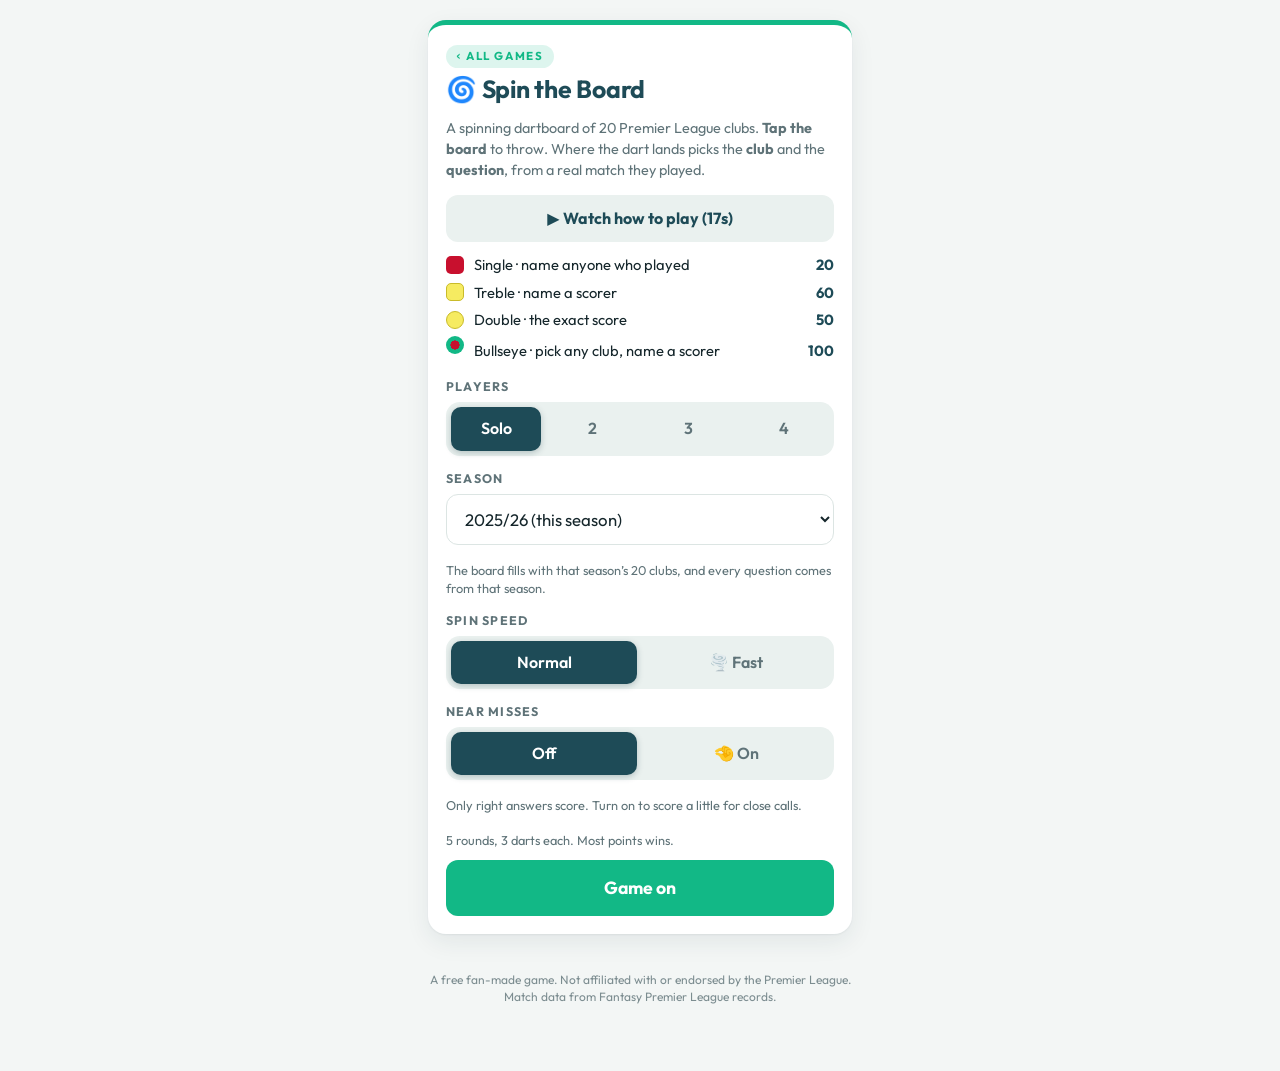
==== commit 8659470e: "Flip-card Match clues; near misses in Spin the Board and a Sudden Death lifeline - Match clues are n" ====
--- a/public/spin.html
+++ b/public/spin.html
@@ -11,7 +11,7 @@
   <script>
     try { var s = JSON.parse(localStorage.getItem('tf501:settings') || '{}'); if (s.theme === 'light' || s.theme === 'dark') document.documentElement.setAttribute('data-theme', s.theme); } catch (e) {}
   </script>
-  <link rel="stylesheet" href="styles.css?v=58">
+  <link rel="stylesheet" href="styles.css?v=74">
   <style>
     body { max-width: 520px; margin: 0 auto; padding: 12px 16px 40px; }
     #spin-app .card { padding: 18px; }
@@ -63,7 +63,7 @@
     .q-form { display: flex; gap: 8px; } .q-form .text { flex: 1; min-width: 0; }
     .sl { flex: 1; display: flex; align-items: center; gap: 8px; } .sl .text { width: 64px; text-align: center; font-size: 1.2rem; } .sl span { font-weight: 800; color: var(--muted); }
     .err { color: var(--red); font-size: .9rem; margin: 8px 0 0; }
-    .res { font-size: 1.6rem; font-weight: 900; margin: 0 0 4px; } .res.ok { color: var(--green); } .res.bad { color: var(--muted); }
+    .res { font-size: 1.6rem; font-weight: 900; margin: 0 0 4px; } .res.ok { color: var(--green); } .res.bad { color: var(--muted); } .res.near { color: var(--near); }
     .club-grid { display: grid; grid-template-columns: repeat(5, 1fr); gap: 6px; margin-top: 10px; }
     .club-b { border: 0; border-radius: 10px; padding: 10px 0; background: var(--c1); color: #fff; font-weight: 800; cursor: pointer; }
     .final { display: grid; gap: 6px; margin: 12px 0; } .final div { display: flex; justify-content: space-between; padding: 10px 14px; border-radius: 12px; background: var(--soft); font-weight: 600; }
@@ -74,6 +74,6 @@
 <body>
   <main id="spin-app"></main>
   <footer class="foot"><p class="disclaimer">A free fan-made game. Not affiliated with or endorsed by the Premier League.<br>Match data from Fantasy Premier League records.</p></footer>
-  <script type="module" src="js/spin.js?v=8"></script>
+  <script type="module" src="js/spin.js?v=11"></script>
 </body>
 </html>
--- a/public/styles.css
+++ b/public/styles.css
@@ -9,6 +9,7 @@
   --teal: #1E4B57;
   --teal-deep: #143640;
   --green: #12B886;
+  --near: #A87A00;
   --green-deep: #0C8F68;
   --red: #E03131;
   --yellow: #F5C518;
@@ -28,6 +29,7 @@
 }
 @media (prefers-color-scheme: dark) {
   :root:not([data-theme="light"]) {
+    --near: #F5C518;
     --teal: #7FC4D2;
     --teal-deep: #0E2328;
     --green: #2BD09E;
@@ -47,6 +49,7 @@
   }
 }
 :root[data-theme="dark"] {
+    --near: #F5C518;
     --teal: #7FC4D2;
     --teal-deep: #0E2328;
     --green: #2BD09E;
@@ -259,6 +262,10 @@
 .social a { display: grid; place-items: center; width: 40px; height: 40px; border-radius: 50%; background: var(--card); border: 1px solid var(--line); color: var(--teal); font-weight: 600; text-decoration: none; }
 .social a svg { width: 19px; height: 19px; }
 .social a:hover { border-color: var(--teal); }
+.share-site-row { display: flex; justify-content: center; margin-bottom: .6rem !important; }
+.share-site { display: inline-flex; align-items: center; gap: 8px; min-height: 44px; padding: 0 20px; border-radius: 999px; border: 0; background: #12B886; color: #fff; font: inherit; font-weight: 800; font-size: .95rem; cursor: pointer; box-shadow: var(--shadow); }
+.share-site svg { width: 18px; height: 18px; }
+.share-site:hover { filter: brightness(1.05); }
 
 
 /* game picker */
@@ -395,7 +402,7 @@
 .daily-i { font-size: 1.35rem; }
 .daily-body { display: flex; flex-direction: column; gap: 1px; min-width: 0; flex: 1; }
 .daily-t { font-weight: 800; font-size: .98rem; }
-.daily-s { font-size: .8rem; opacity: .82; white-space: nowrap; overflow: hidden; text-overflow: ellipsis; }
+.daily-s { font-size: .8rem; opacity: .82; line-height: 1.3; overflow-wrap: anywhere; }
 .daily-streak { font-size: .78rem; font-weight: 700; margin-left: 4px; }
 .daily-go { font-size: .8rem; font-weight: 800; background: #12B886; color: #fff; padding: 6px 12px; border-radius: 999px; }
 .daily.done .daily-go { background: rgba(255,255,255,.16); }
@@ -751,3 +758,231 @@
 .ord-b { width: 38px; height: 34px; border: 1px solid var(--line); background: var(--card); color: var(--teal); border-radius: 10px; font-size: .8rem; cursor: pointer; }
 .ord-b:disabled { opacity: .3; cursor: default; }
 .ord-b:not(:disabled):active { transform: scale(.94); }
+
+/* achievements button in the header, next to Settings */
+.top-actions { display: flex; gap: 8px; align-items: center; }
+.ach-btn { position: relative; display: grid; place-items: center; padding: 0; }
+.ach-btn svg { width: 22px; height: 22px; }
+.ach-eye { fill: var(--green); }
+.ach-btn.some { border: 1.5px solid var(--green); }
+.ach-btn.gold { background: var(--yellow); border: 1.5px solid #C9A10F; color: #15262B; }
+.ach-btn.gold .ach-eye, .ach-logo.gold .ach-eye { fill: currentColor; }
+.ach-head { display: flex; align-items: center; gap: 12px; margin-bottom: 12px; }
+.ach-head h2 { margin: 0; }
+.ach-head .hint { margin: 0; }
+.ach-logo { flex: none; width: 48px; height: 48px; border-radius: 14px; background: var(--soft); color: var(--teal); display: grid; place-items: center; }
+.ach-logo svg { width: 28px; height: 28px; }
+.ach-logo.gold { background: var(--yellow); color: #15262B; }
+.ach-bar { height: 8px; border-radius: 4px; background: var(--soft); overflow: hidden; margin-bottom: 12px; }
+.ach-bar span { display: block; height: 100%; background: var(--green); border-radius: 4px; }
+/* keep the tagline on one line now the header has three buttons */
+.brand-tag { white-space: nowrap; }
+@media (max-width: 430px) { .top-actions { gap: 6px; } .brand-tag { letter-spacing: .1em; font-size: .64rem; } .brand-name { font-size: 1.25rem; } }
+@media (max-width: 370px) { .top-actions .icon-btn { width: 36px; height: 36px; } .brand img { height: 36px; } .brand { gap: 7px; } }
+
+/* ---------- online leagues ---------- */
+.lg-points { list-style: none; padding: 0; margin: 10px 0 18px; display: grid; gap: 10px; }
+.lg-points li { display: flex; gap: 10px; align-items: flex-start; line-height: 1.35; }
+.lg-points li > span:first-child { font-size: 1.2rem; line-height: 1.2; }
+.me-row { display: flex; align-items: center; justify-content: space-between; gap: 10px; margin: 6px 0 4px; }
+.small-btn { padding: 7px 14px; font-size: .9rem; }
+.nick-chip { display: inline-flex; align-items: center; gap: 4px; padding: 4px 12px; border-radius: 999px; font-weight: 800; background: var(--soft); color: var(--teal); border: 1.5px solid var(--line); max-width: 100%; overflow-wrap: anywhere; }
+.nick-chip.clubbed { background: var(--rb); color: var(--rf); border-color: var(--rb); box-shadow: inset 6px 0 0 var(--rs); padding-left: 16px; }
+.nick-chip small { font-weight: 600; opacity: .85; }
+.lg-form { margin-top: 18px; }
+.lg-inline { display: flex; gap: 8px; }
+.lg-inline .text { flex: 1; min-width: 0; }
+.lg-inline .btn { flex: none; }
+.code-in { text-transform: uppercase; letter-spacing: .08em; font-variant-numeric: tabular-nums; }
+.code-in::placeholder { letter-spacing: .04em; }
+.lg-code { display: flex; align-items: center; justify-content: space-between; gap: 10px; flex-wrap: wrap; background: var(--soft); border-radius: 14px; padding: 10px 12px; margin: 4px 0 14px; }
+.lg-code b { letter-spacing: .06em; color: var(--teal); }
+.lg-tabs { margin-bottom: 10px; }
+.lg-range { display: flex; gap: 6px; margin: 4px 0 8px; }
+.pill-btn { border: 1.5px solid var(--line); background: none; color: var(--muted); border-radius: 999px; padding: 6px 14px; font: inherit; font-weight: 700; font-size: .85rem; cursor: pointer; }
+.pill-btn.on { border-color: var(--teal); color: var(--teal); background: var(--soft); }
+.lg-table td small { font-weight: 600; opacity: .8; }
+.lg-table tbody tr.me td { font-weight: 700; }
+.ltable tbody tr.club-row td { background: var(--rb); color: var(--rf); border-bottom: 2px solid var(--card); }
+.ltable tbody tr.club-row td:first-child { box-shadow: inset 6px 0 0 var(--rs); border-radius: 10px 0 0 10px; padding-left: 12px; }
+.ltable tbody tr.club-row td:last-child { border-radius: 0 10px 10px 0; }
+.lg-members { list-style: none; padding: 0; margin: 0; display: grid; gap: 8px; }
+.lg-members li { display: flex; align-items: center; gap: 8px; flex-wrap: wrap; }
+.lg-owner { color: var(--muted); font-size: .8rem; }
+.lg-members .linkish { margin-left: auto; font-size: .85rem; color: var(--muted); }
+.nick-colour-label { margin-top: 14px; }
+.nick-clubs { max-height: 34vh; }
+.rec-code { font-family: ui-monospace, 'SF Mono', Menlo, Consolas, monospace; font-size: 1.6rem; font-weight: 800; letter-spacing: .08em; text-align: center; color: var(--teal); background: var(--soft); border: 2px dashed var(--line); border-radius: 14px; padding: 14px 8px; margin: 8px 0 10px; user-select: all; }
+.lg-me-tools { margin-top: 14px; }
+.vs-saved { text-align: center; margin-top: 8px; }
+.vs-saved .nick-chip { font-size: .85rem; padding-top: 2px; padding-bottom: 2px; }
+.lg-nudge { color: var(--green-deep); }
+
+/* home: Daily Match and Leagues side by side, games below */
+.hub-pair { display: grid; gap: 12px; min-width: 0; }
+.hub-pair > * { min-width: 0; }
+.hub-pair .daily { margin: 0; }
+.lg-go { display: none; }
+@media (max-width: 899px) {
+  .hub-pair { gap: 8px; }
+  .league-tile { padding: 10px 14px; gap: 12px; }
+  .league-tile .game-icon { width: 38px; height: 38px; border-radius: 11px; font-size: 1.25rem; }
+  .league-tile .game-title { font-size: 1rem; }
+  .league-tile .game-blurb { font-size: .82rem; line-height: 1.3; }
+}
+@media (min-width: 900px) {
+  .games > .hub-pair { grid-column: 1 / -1; grid-template-columns: 1fr 1fr; gap: 16px; }
+  .hub-pair .league-tile { height: 100%; padding: 16px 18px; }
+  .league-tile .game-icon { width: 52px; height: 52px; font-size: 1.7rem; }
+  .league-tile .game-title { font-size: 1.15rem; }
+  .lg-go { display: inline-block; align-self: flex-start; margin-top: 8px; padding: 6px 16px; border-radius: 999px; background: var(--teal); color: var(--on-strong); font-weight: 800; font-size: .8rem; }
+}
+
+.lg-cta { display: flex; align-items: center; gap: 18px; flex-wrap: wrap; margin-top: 4px; }
+.lg-cta .btn { padding: 12px 22px; }
+.lg-cta .linkish { color: var(--muted); font-weight: 600; font-size: .92rem; }
+
+.lg-how { margin: 12px 0 14px; }
+.lg-how-links { justify-content: flex-start; gap: 16px; }
+.lg-how-links .btn { width: auto; flex: none; padding-left: 0; padding-right: 0; }
+.nowrap { white-space: nowrap; }
+
+/* ---------- seasons, fixtures, supporters ---------- */
+.lg-actions { display: flex; gap: 10px; flex-wrap: wrap; margin: 14px 0 4px; }
+.lg-actions .btn { flex: 1 1 160px; }
+.sup-card { width: 100%; display: flex; align-items: center; gap: 12px; text-align: left; font: inherit; color: var(--ink); background: var(--soft); border: 1.5px solid var(--line); border-radius: 14px; padding: 12px 14px; margin: 16px 0 6px; cursor: pointer; }
+.sup-card:hover { border-color: var(--green); }
+.sup-card > span:nth-child(2) { flex: 1; display: flex; flex-direction: column; }
+.sup-card b { color: var(--teal); }
+.sup-card small { color: var(--muted); font-size: .85rem; }
+.sup-i { font-size: 1.5rem; }
+.fmt-list { display: grid; gap: 8px; margin: 12px 0 6px; }
+.fmt { display: flex; gap: 12px; align-items: flex-start; text-align: left; font: inherit; color: var(--ink); background: var(--soft); border: 2px solid transparent; border-radius: 14px; padding: 11px 12px; cursor: pointer; }
+.fmt.on { border-color: var(--green); background: color-mix(in srgb, var(--green) 9%, var(--card)); }
+.fmt-i { font-size: 1.3rem; line-height: 1.2; }
+.fmt-b { display: flex; flex-direction: column; gap: 1px; min-width: 0; }
+.fmt-b b { color: var(--teal); }
+.fmt-b small { color: var(--muted); font-size: .84rem; line-height: 1.3; }
+.fmt-weeks { display: flex; gap: 6px; margin-top: 8px; flex-wrap: wrap; }
+.fmt-weeks .pill-btn { padding: 4px 11px; font-size: .8rem; }
+.nl-more { margin: 4px 0 10px; }
+.nl-more summary { cursor: pointer; color: var(--green-deep); font-weight: 700; font-size: .92rem; padding: 6px 0; }
+.nl-more select { width: 100%; margin-top: 4px; }
+.lg-sub { color: var(--muted); font-size: .9rem; margin: -2px 0 10px; }
+.lg-status { background: var(--soft); border-radius: 14px; padding: 12px 14px; margin: 0 0 12px; }
+.lg-status.done { background: color-mix(in srgb, var(--yellow) 18%, var(--soft)); }
+.lg-status-t { margin: 0 0 4px; font-weight: 800; color: var(--teal); }
+.lg-status-t small { font-weight: 600; color: var(--muted); margin-left: 6px; }
+.lg-status .btn { margin-top: 6px; }
+.lg-status .linkish { font-size: .88rem; }
+.lg-fixture { display: grid; grid-template-columns: minmax(0, 1fr) auto minmax(0, 1fr); align-items: center; gap: 10px; margin: 8px 0 2px; }
+.lg-fixture > span:last-child { justify-self: end; }
+.lg-fixture b { font-size: 1.5rem; color: var(--teal); font-variant-numeric: tabular-nums; white-space: nowrap; }
+.lg-fixture .nick-chip, .fx .nick-chip { max-width: 100%; overflow: hidden; text-overflow: ellipsis; white-space: nowrap; display: inline-block; }
+.lg-tabs.three { grid-template-columns: repeat(3, 1fr); }
+.lg-tabs.three .seg-btn { padding-left: 4px; padding-right: 4px; font-size: .88rem; }
+.gw-nav { display: flex; align-items: center; justify-content: space-between; gap: 8px; margin: 4px 0 10px; }
+.gw-nav > span { display: flex; flex-direction: column; align-items: center; text-align: center; }
+.gw-nav small { color: var(--muted); font-size: .8rem; }
+.gw-btn { width: 40px; height: 40px; border-radius: 50%; border: 1.5px solid var(--line); background: var(--card); color: var(--teal); font-size: 1.3rem; font-weight: 800; cursor: pointer; }
+.gw-btn:disabled { opacity: .35; cursor: default; }
+.fx-list { list-style: none; padding: 0; margin: 0 0 8px; display: grid; gap: 6px; }
+.fx { display: grid; grid-template-columns: minmax(0, 1fr) 76px minmax(0, 1fr); align-items: center; gap: 6px; padding: 8px 10px; border-radius: 12px; background: var(--soft); }
+.fx.mine { box-shadow: inset 0 0 0 2px var(--green); }
+.fx-p.r { justify-self: end; }
+.fx-s { text-align: center; font-weight: 800; color: var(--teal); font-variant-numeric: tabular-nums; }
+.fx-s.live { color: var(--green-deep); }
+.fx-bye { margin: 2px 0; }
+.lg-champs { margin-top: 14px; }
+.club-dailies { display: grid; gap: 8px; }
+.games > .club-dailies { grid-column: 1 / -1; }
+@media (min-width: 900px) { .club-dailies { grid-template-columns: 1fr 1fr; } }
+.club-daily { display: flex; align-items: center; justify-content: space-between; gap: 10px; width: 100%; text-align: left; font: inherit; border: 0; border-radius: 14px; padding: 11px 14px; cursor: pointer; background: var(--rb, var(--teal)); color: var(--rf, #fff); box-shadow: inset 6px 0 0 var(--rs, transparent), var(--shadow); }
+.club-daily > span:first-child { display: flex; flex-direction: column; }
+.club-daily small { opacity: .85; font-size: .8rem; }
+.club-daily-go { font-size: .8rem; font-weight: 800; background: rgba(0,0,0,.18); padding: 6px 12px; border-radius: 999px; white-space: nowrap; }
+
+.fmt:not(.on) .fmt-weeks { display: none; }
+.lg-fixture > span, .fx-p { min-width: 0; overflow: hidden; }
+.lg-fixture > span { display: flex; }
+.lg-fixture > span:last-child { justify-content: flex-end; }
+.fx-p { display: flex; }
+.fx-p.r, .lg-fixture > span:last-child { justify-self: stretch; justify-content: flex-end; }
+.fx .nick-chip small, .lg-fixture .nick-chip small { display: none; }
+
+/* fixtures: a two-line scoreboard, so full nicknames fit */
+.fx { display: grid; grid-template-columns: minmax(0, 1fr); gap: 6px; padding: 10px 12px; border-radius: 12px; background: var(--soft); }
+.lg-status .fx { background: var(--card); margin: 8px 0 4px; }
+.fx-list li.mine .fx { box-shadow: inset 0 0 0 2px var(--green); }
+.fx-line { display: flex; align-items: center; justify-content: space-between; gap: 10px; }
+.fx-who { min-width: 0; display: flex; }
+.fx-who .nick-chip { max-width: 100%; overflow: hidden; text-overflow: ellipsis; white-space: nowrap; display: inline-block; }
+.fx-who .nick-chip small { display: inline; }
+.fx-pts { font-size: 1.15rem; color: var(--teal); font-variant-numeric: tabular-nums; min-width: 2.5em; text-align: right; opacity: .75; }
+.fx-line.won .fx-pts { opacity: 1; }
+.fx-line.won .fx-pts::after { content: ' ✓'; color: var(--green-deep); font-size: .85rem; }
+.fx-pts { white-space: nowrap; }
+
+/* nicknames, style C: neutral tags and rows with a small club-colour badge */
+.nick-chip, .nick-chip.clubbed { display: inline-flex; align-items: center; gap: 7px; padding: 4px 12px 4px 9px; border-radius: 999px; font-weight: 800; background: var(--soft); color: var(--ink); border: 0; box-shadow: none; max-width: 100%; }
+.nick-chip .nc-n { min-width: 0; overflow: hidden; text-overflow: ellipsis; white-space: nowrap; }
+.nick-chip small { color: var(--muted); font-weight: 600; opacity: 1; }
+.club-dot { flex: none; display: inline-block; width: 14px; height: 14px; border-radius: 50%; background: linear-gradient(90deg, var(--c1) 50%, var(--c2) 50%);
+  box-shadow: 0 0 0 1.5px var(--c1b, var(--c1)), 0 0 0 3px var(--card), 0 0 0 4px var(--line); }
+:root[data-theme="dark"] .club-dot { --c1b: color-mix(in srgb, var(--c1) 65%, white); }
+@media (prefers-color-scheme: dark) { :root:not([data-theme="light"]) .club-dot { --c1b: color-mix(in srgb, var(--c1) 65%, white); } }
+.ln-nm { display: inline-flex; align-items: center; gap: 8px; max-width: 100%; }
+.ln-nm b { min-width: 0; overflow: hidden; text-overflow: ellipsis; white-space: nowrap; }
+.lg-table tbody tr td { background: none; color: inherit; }
+.lg-table tbody tr.me td { background: color-mix(in srgb, var(--green) 9%, transparent); }
+.lg-table tbody tr.me td:first-child { border-radius: 10px 0 0 10px; }
+.lg-table tbody tr.me td:last-child { border-radius: 0 10px 10px 0; }
+.ltable.lg-table tbody tr:first-child td { background: none; }
+.ltable.lg-table tbody tr.me:first-child td { background: color-mix(in srgb, var(--green) 9%, transparent); }
+.fx .nick-chip, .lg-status .fx .nick-chip, .fx-who .nick-chip { display: inline-flex; background: none; padding: 2px 0; }
+.lg-members .nick-chip, .vs-saved .nick-chip, .me-row .nick-chip { background: var(--soft); }
+
+/* near misses */
+.dart.hit.near { background: color-mix(in srgb, var(--near) 14%, transparent); border-color: color-mix(in srgb, var(--near) 70%, transparent); }
+.dart.hit.near .dart-v { color: var(--near); }
+.result.near { background: color-mix(in srgb, var(--near) 13%, transparent); color: var(--near); }
+
+/* 🔍 match clues */
+.mc-btn { display: inline-flex; align-items: center; gap: 4px; margin: 8px auto 0; padding: 5px 12px; border-radius: 999px; border: 1px solid var(--line); background: var(--bg, transparent); color: var(--teal); font: inherit; font-size: .8rem; font-weight: 700; cursor: pointer; transition: border-color .15s, transform .1s; }
+.mc-btn:hover { border-color: var(--teal); }
+.mc-btn:active { transform: scale(.97); }
+.mc-title { margin-bottom: .2rem; }
+.mc-title span { color: var(--muted); font-weight: 600; font-size: .8em; }
+.mc-when { margin: 0 0 14px; }
+.mc-cards { display: grid; grid-template-columns: minmax(0, 1fr) minmax(0, 1fr); gap: 8px; margin-bottom: 6px; perspective: 900px; }
+.mc-card { all: unset; box-sizing: border-box; cursor: pointer; display: grid; -webkit-tap-highlight-color: transparent; }
+.mc-card.wide { grid-column: 1 / -1; }
+.mc-card:focus-visible .mc-inner { outline: 2px solid var(--teal); outline-offset: 2px; border-radius: 14px; }
+.mc-inner { display: grid; height: 100%; transition: transform .5s cubic-bezier(.3, 1.3, .5, 1); transform-style: preserve-3d; }
+.mc-card.flipped .mc-inner { transform: rotateY(180deg); }
+.mc-front, .mc-back { grid-area: 1 / 1; backface-visibility: hidden; -webkit-backface-visibility: hidden; border-radius: 14px; padding: 12px 10px; display: flex; flex-direction: column; align-items: center; justify-content: center; text-align: center; gap: 3px; min-height: 96px; }
+.mc-front { background: radial-gradient(circle at 80% 15%, rgba(18, 184, 134, .35), transparent 55%), linear-gradient(145deg, #1E4B57, #10313A); color: #fff; box-shadow: inset 0 0 0 1px rgba(255, 255, 255, .08), 0 2px 0 #0B252C; }
+.mc-card:active:not(.flipped) .mc-front { transform: translateY(1px); }
+.mc-back { transform: rotateY(180deg); background: var(--soft); border: 1px solid var(--line); color: var(--ink); }
+.mc-icon { font-size: 1.6rem; line-height: 1; }
+.mc-front .mc-label { font-weight: 800; font-size: .95rem; }
+.mc-tap { font-size: .7rem; opacity: .75; letter-spacing: .04em; }
+.mc-back > .mc-label { font-size: .68rem; font-weight: 800; letter-spacing: .1em; text-transform: uppercase; color: var(--muted); margin-bottom: 2px; }
+.mc-two { display: grid; grid-template-columns: minmax(0, 1fr) minmax(0, 1fr); gap: 6px; width: 100%; }
+.mc-side { display: flex; flex-direction: column; align-items: center; gap: 2px; min-width: 0; }
+.mc-club { font-weight: 800; font-size: .76rem; color: var(--teal); max-width: 100%; overflow: hidden; text-overflow: ellipsis; white-space: nowrap; }
+.mc-big { font-size: 1.35rem; font-weight: 800; line-height: 1.1; font-variant-numeric: tabular-nums; }
+.mc-sub { font-size: .72rem; color: var(--muted); line-height: 1.25; }
+.mc-hot { font-weight: 800; font-size: .88rem; line-height: 1.2; }
+.mc-line { font-size: .88rem; line-height: 1.3; }
+.mc-tag { display: inline-block; max-width: 100%; text-wrap: balance; margin-top: 3px; padding: 2px 8px; border-radius: 999px; background: var(--card, #fff); border: 1px solid var(--line); font-size: .7rem; font-weight: 700; line-height: 1.4; }
+.mc-form { display: inline-flex; gap: 3px; margin-top: 2px; }
+.mc-form i { font-style: normal; display: grid; place-items: center; font-weight: 800; color: #fff; }
+.mc-form .f-W { background: var(--green-deep); }
+.mc-form .f-D { background: #8A9A9E; }
+.mc-form .f-L { background: var(--red); }
+.mc-none { font-size: .78rem; color: var(--muted); }
+.mc-form i { width: 16px; height: 16px; border-radius: 5px; font-size: .6rem; }
+.mc-actions { text-align: center; margin: 2px 0 10px; }
+.mc-actions .btn.link { font-size: .85rem; }
+@media (prefers-reduced-motion: reduce) { .mc-inner { transition: none; } }
